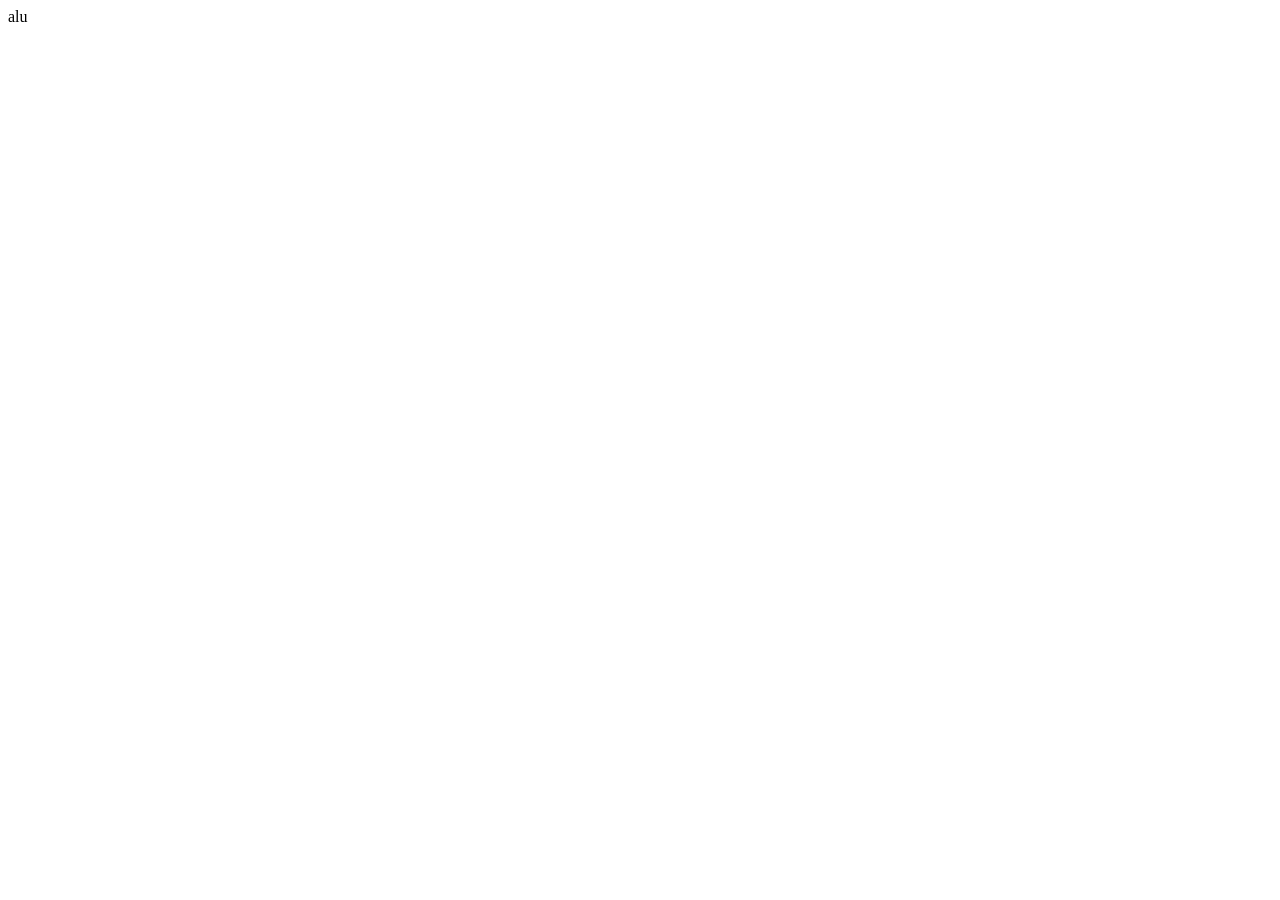
==== index.html @ 8fe6f2e6 "made changes to the home page" ====
<!DOCTYPE html>
<html lang="en">
<head>
    <meta charset="UTF-8">
    <meta name="viewport" content="width=device-width, initial-scale=1.0">
    <title>Document</title>
</head>
<body>
        <header>
            alu
        </header>
</body>
</html>
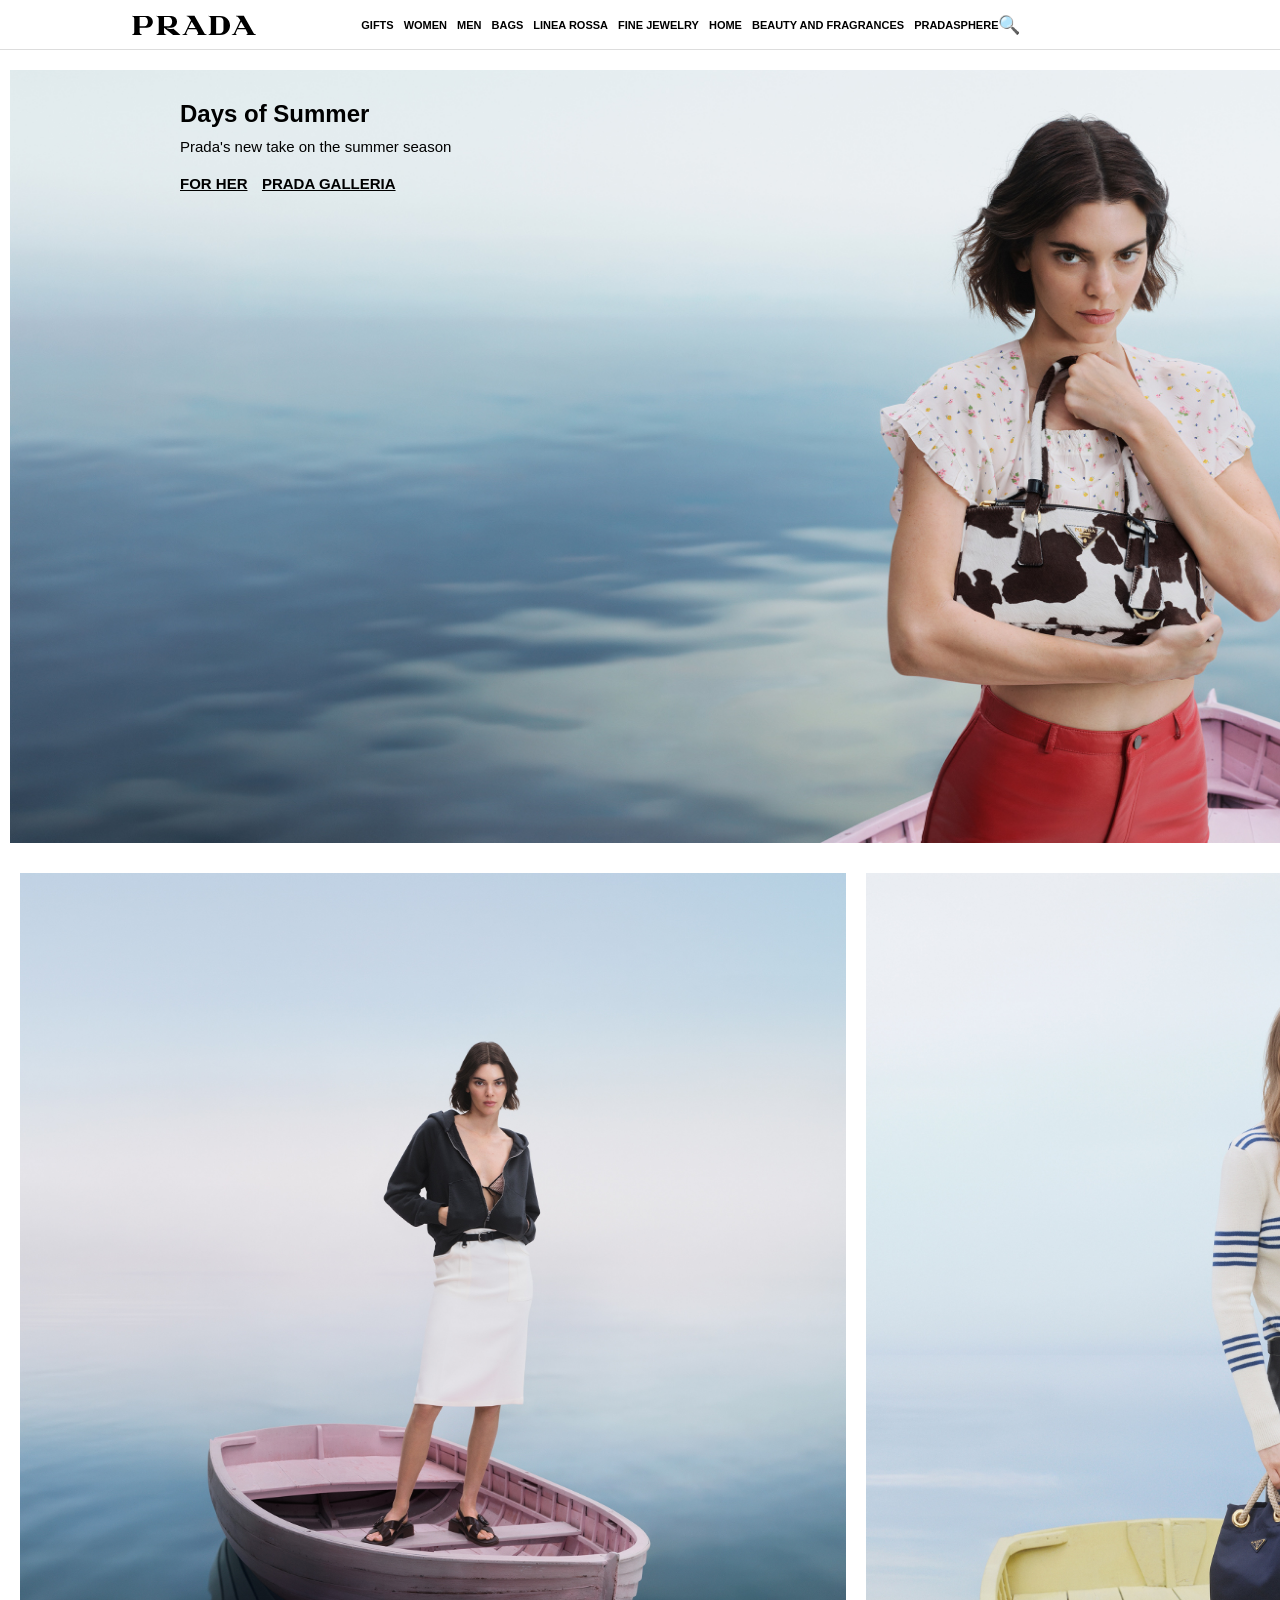
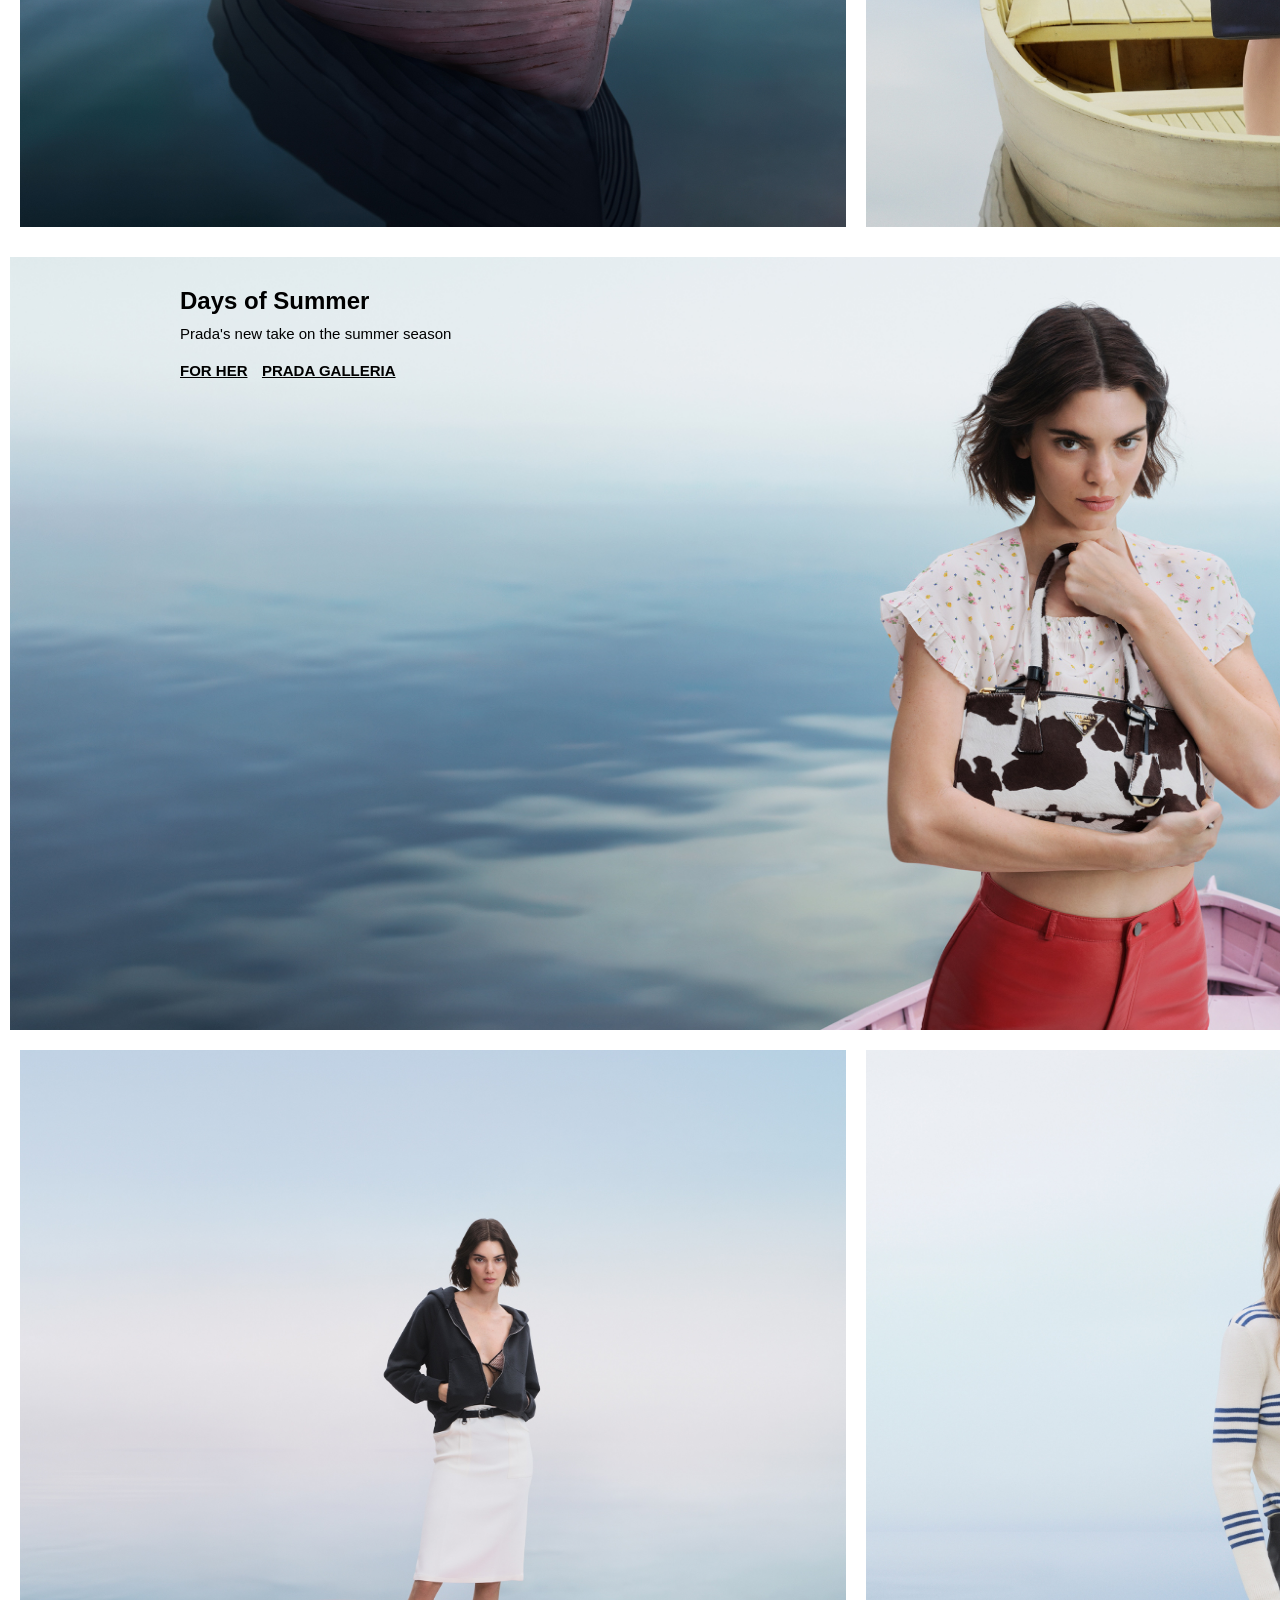
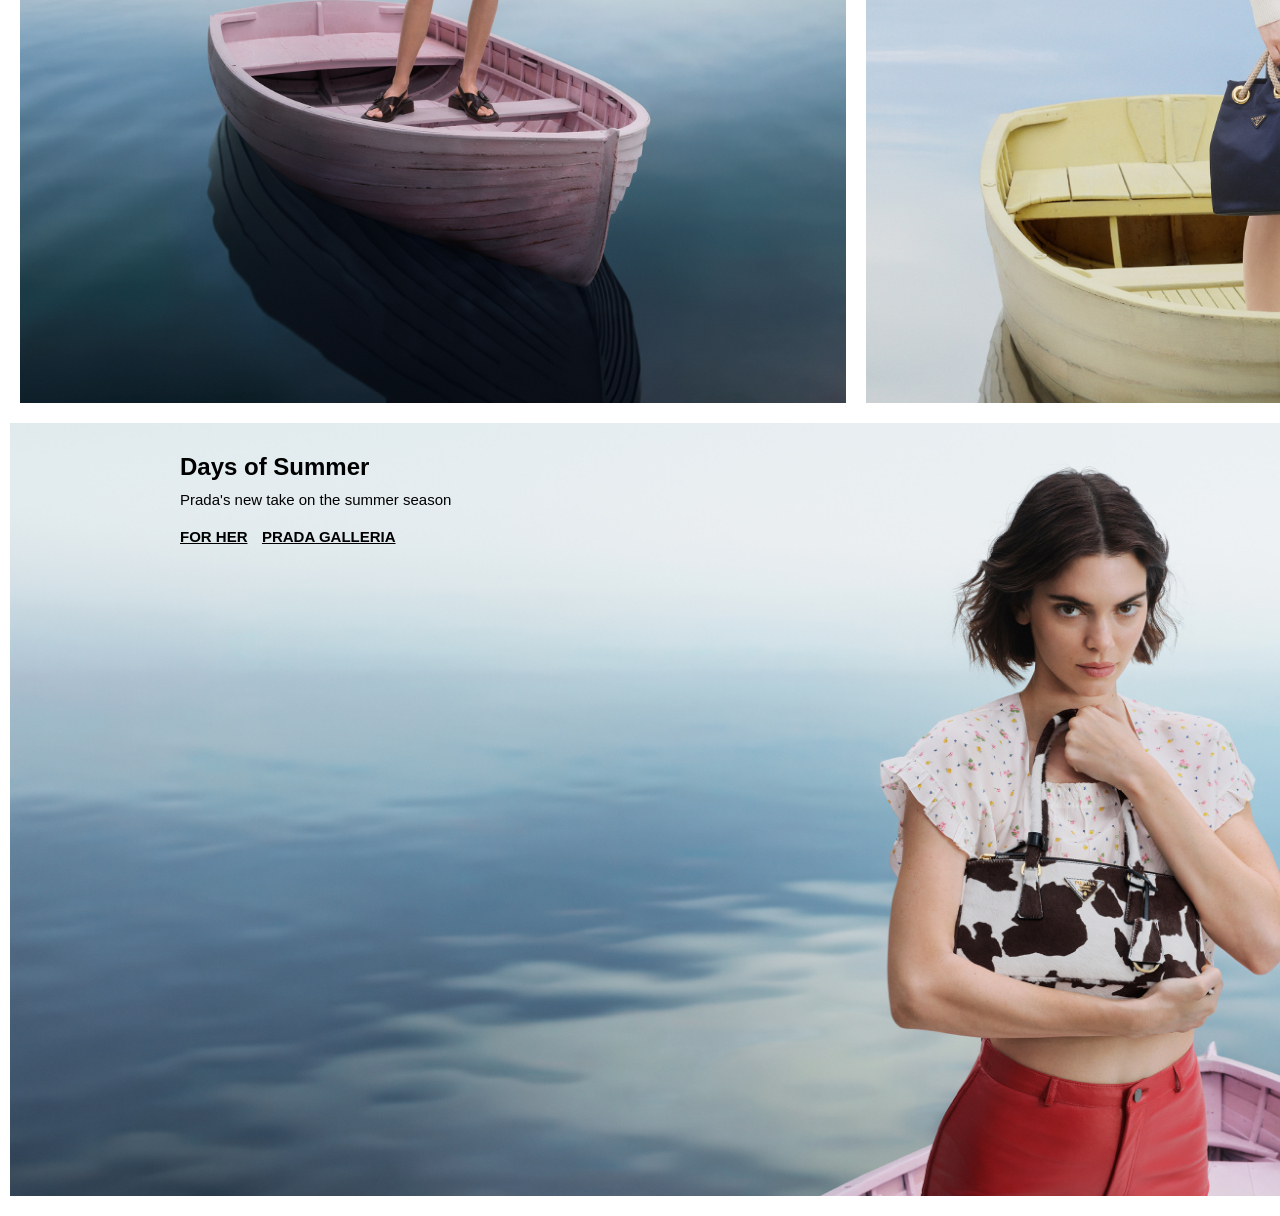
==== commit df8703c0: "changed to index" ====
--- a/index.html
+++ b/index.html
@@ -1,13 +1,82 @@
-<!DOCTYPE html>
 <html lang="en">
 <head>
-    <meta charset="UTF-8">
-    <meta name="viewport" content="width=device-width, initial-scale=1.0">
-    <title>Document</title>
+  <meta charset="UTF-8">
+  <meta name="viewport" content="width=device-width, initial-scale=1">
+  <title>Prada - Days of Summer</title>
+  <link rel="stylesheet" href="style.css">
 </head>
 <body>
-        <header>
-            alu
-        </header>
+  <header class="navbar">
+    <img src="public/images/prada-cropped.svg" alt="Prada">
+    <ul class="nav-links">
+      <li>GIFTS</li>
+      <li>WOMEN</li>
+      <li>MEN</li>
+      <li>BAGS</li>
+      <li>LINEA ROSSA</li>
+      <li>FINE JEWELRY</li>
+      <li>HOME</li>
+      <li>BEAUTY AND FRAGRANCES</li>
+      <li>PRADASPHERE</li>
+    </ul>
+    <div class="search-icon">
+      <span>🔍</span>
+    </div>
+    <button class="mobile-menu-btn">☰</button>
+  </header>
+<div class="all">
+  <div class="hero-one">
+    <img src="public/images/banner_DT.jpg" alt="Days of Summer">
+    <div class="text-one">
+      <h2>Days of Summer</h2>
+      <p>Prada's new take on the summer season</p>
+      <a href="#">FOR HER</a>
+      <a href="#">PRADA GALLERIA</a>
+    </div>    
+  </div>
+
+  <div class="hero-two">
+    <div class="cards">
+      <img src="public/images/Card_1_DT.jpg" alt="">
+    </div>
+    <div class="cards">
+      <img src="public/images/Card_2_DT.jpg" alt="">
+    </div>
+  </div>
+
+  <div class="hero-three">
+    <div class="hero-one">
+    <img src="public/images/banner_DT.jpg" alt="Days of Summer">
+    <div class="text-one">
+      <h2>Days of Summer</h2>
+      <p>Prada's new take on the summer season</p>
+      <a href="#">FOR HER</a>
+      <a href="#">PRADA GALLERIA</a>
+    </div>
+  </div>
+</div>
+
+<div class="hero-four">
+      <div class="cards">
+      <img src="public/images/Card_1_DT.jpg" alt="">
+    </div>
+    <div class="cards">
+      <img src="public/images/Card_2_DT.jpg" alt="">
+    </div>
+</div>
+
+<div class="hero-five">
+    <div class="hero-three">
+    <div class="hero-one">
+    <img src="public/images/banner_DT.jpg" alt="Days of Summer">
+    <div class="text-one">
+      <h2>Days of Summer</h2>
+      <p>Prada's new take on the summer season</p>
+      <a href="#">FOR HER</a>
+      <a href="#">PRADA GALLERIA</a>
+    </div>
+  </div>
+</div>
+
 </body>
 </html>
--- a/style.css
+++ b/style.css
@@ -0,0 +1,149 @@
+* {
+  margin: 0;
+  padding: 0;
+  box-sizing: border-box;
+}
+/* locally downloaded fonts below ,  dont change  */
+@font-face {
+  font-family: 'GT-Super-Text';
+  src: url("/public/fonts/GT-Super-Text-Book.eot");
+  src: url("/public/fonts/GT-Super-Text-Book.eot?#iefix") format("embedded-opentype"), url("/public/fonts/GT-Super-Text-Book.woff") format("woff"), url("/public/fonts/GT-Super-Text-Book.woff2") format("woff2"), url("/public/fonts/GT-Super-Text-Book.ttf") format("truetype");
+  font-weight: normal;
+  font-style: normal; }
+
+@font-face {
+  font-family: 'GT-America';
+  src: url("/public/fonts/GT-America-Standard-Regular.eot");
+  src: url("/public/fonts/GT-America-Standard-Regular.eot?#iefix") format("embedded-opentype"), url("/public/fonts/GT-America-Standard-Regular.woff") format("woff"), url("/public/fonts/GT-America-Standard-Regular.woff2") format("woff2"), url("/public/fonts/GT-America-Standard-Regular.ttf") format("truetype");
+  font-weight: normal;
+  font-style: normal; }
+
+@font-face {
+  font-family: 'GT-America';
+  src: url("/public/fonts/GT-America-Standard-Regular-Italic.eot");
+  src: url("/public/fonts/GT-America-Standard-Regular-Italic.eot?#iefix") format("embedded-opentype"), url("/public/fonts/GT-America-Standard-Regular-Italic.woff") format("woff"), url("/public/fonts/GT-America-Standard-Regular-Italic.woff2") format("woff2"), url("/public/fonts/GT-America-Standard-Regular-Italic.ttf") format("truetype");
+  font-weight: normal;
+  font-style: italic; }
+
+@font-face {
+  font-family: 'GT-America';
+  src: url("/public/fonts/GT-America-Standard-Bold.eot");
+  src: url("/public/fonts/GT-America-Standard-Bold.eot?#iefix") format("embedded-opentype"), url("/public/fonts/GT-America-Standard-Bold.woff") format("woff"), url("/public/fonts/GT-America-Standard-Bold.woff2") format("woff2"), url("/public/fonts/GT-America-Standard-Bold.ttf") format("truetype");
+  font-weight: bold;
+  font-style: normal; }
+
+@font-face {
+  font-family: 'GT-America';
+  src: url("/public/fonts/GT-America-Standard-Bold-Italic.eot");
+  src: url("/public/fonts/GT-America-Standard-Bold-Italic.eot?#iefix") format("embedded-opentype"), url("/public/fonts/GT-America-Standard-Bold-Italic.woff") format("woff"), url("/public/fonts/GT-America-Standard-Bold-Italic.woff2") format("woff2"), url("/public/fonts/GT-America-Standard-Bold-Italic.ttf") format("truetype");
+  font-weight: bold;
+  font-style: italic; }
+
+/* PRADA logo image */
+.navbar img {
+  height: 27px; /* Adjust logo height */
+  margin-right: 100px;
+  margin-left: 86px; /* Space between logo and links */
+}
+body {
+  font-family: "GT-America", "Helvetica", Helvetica, system, Arial, sans-serif;
+  color: #000;
+  background-color: #fff;
+}
+
+.navbar {
+  display: flex;
+  align-items: center;
+  padding: 20px 40px;
+  border-bottom: 1px solid #ddd;
+   height: 50px;
+}
+
+
+.nav-links {
+  display: flex;
+  gap: 10px;
+  list-style: none;
+  font-size: 11px;
+  font-weight: bold;
+  padding: 0;
+  margin: 0;
+  cursor: pointer;
+}
+.all{
+  padding: 10px;
+}
+.hero-one, .hero-three, .hero-five {
+  display: flex;
+  position: relative;
+}
+    
+   .hero-one img, .hero-two img, .hero-three img{
+  /* display: block; */
+  max-width: 1640px;
+  height: auto;
+  margin: 10px auto;
+  flex: 1 1 auto;
+}
+
+    .text-one {
+      position: absolute;
+      top: 40px;
+      left: 170px;
+    }
+    
+    .text-one h2 {
+      font-size: 24px;
+      margin-bottom: 10px;
+    }
+    
+    .text-one p {
+      font-size: 15px;
+      margin-bottom: 20px;
+    }
+    
+    .text-one a {
+      display: inline-block;
+      background: transparent;
+      color: #000;
+      text-decoration:underline;
+      font-size: 15px;
+      font-weight: bold;
+      margin-right: 10px;
+    }
+
+.hero-two, .hero-four{
+  display: flex;
+}
+.cards img{
+  flex: 1;
+  max-width: 846px;
+  padding: 10px;
+}
+.search-icon {
+      margin-right: auto;
+      cursor: pointer;
+      font-size: 18px;
+    }
+
+/* Mobile menu button */
+.mobile-menu-btn {
+  display: none; /* Hidden on larger screens */
+}
+@media screen and (max-width: 480px) {
+  .navbar {
+    padding: 15px;
+    height: 45px;
+  }
+  .mobile-menu-btn {
+  display:block /* Hidden on larger screens */
+}
+  .text-one {
+    top: 20px;
+    left: 20px;
+  }
+  
+  .text-one h2 {
+    font-size: 20px;
+  }
+}
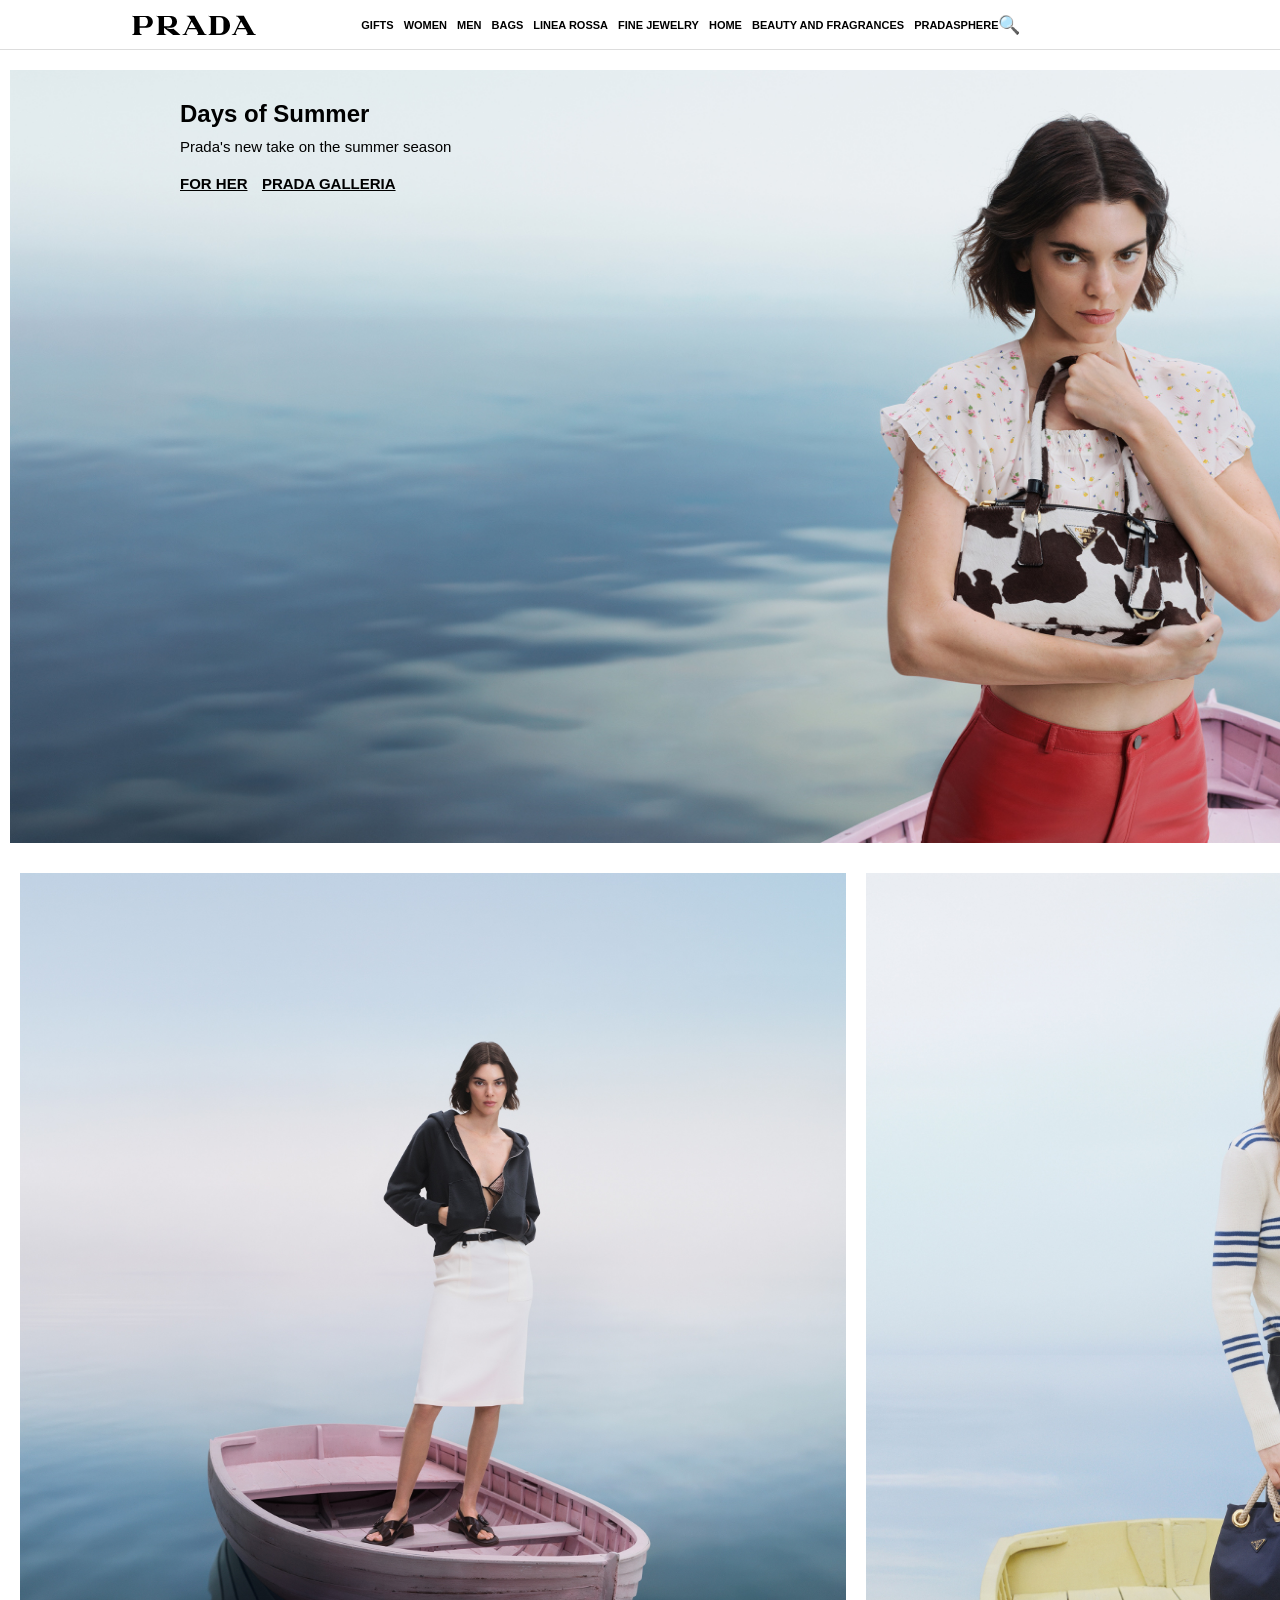
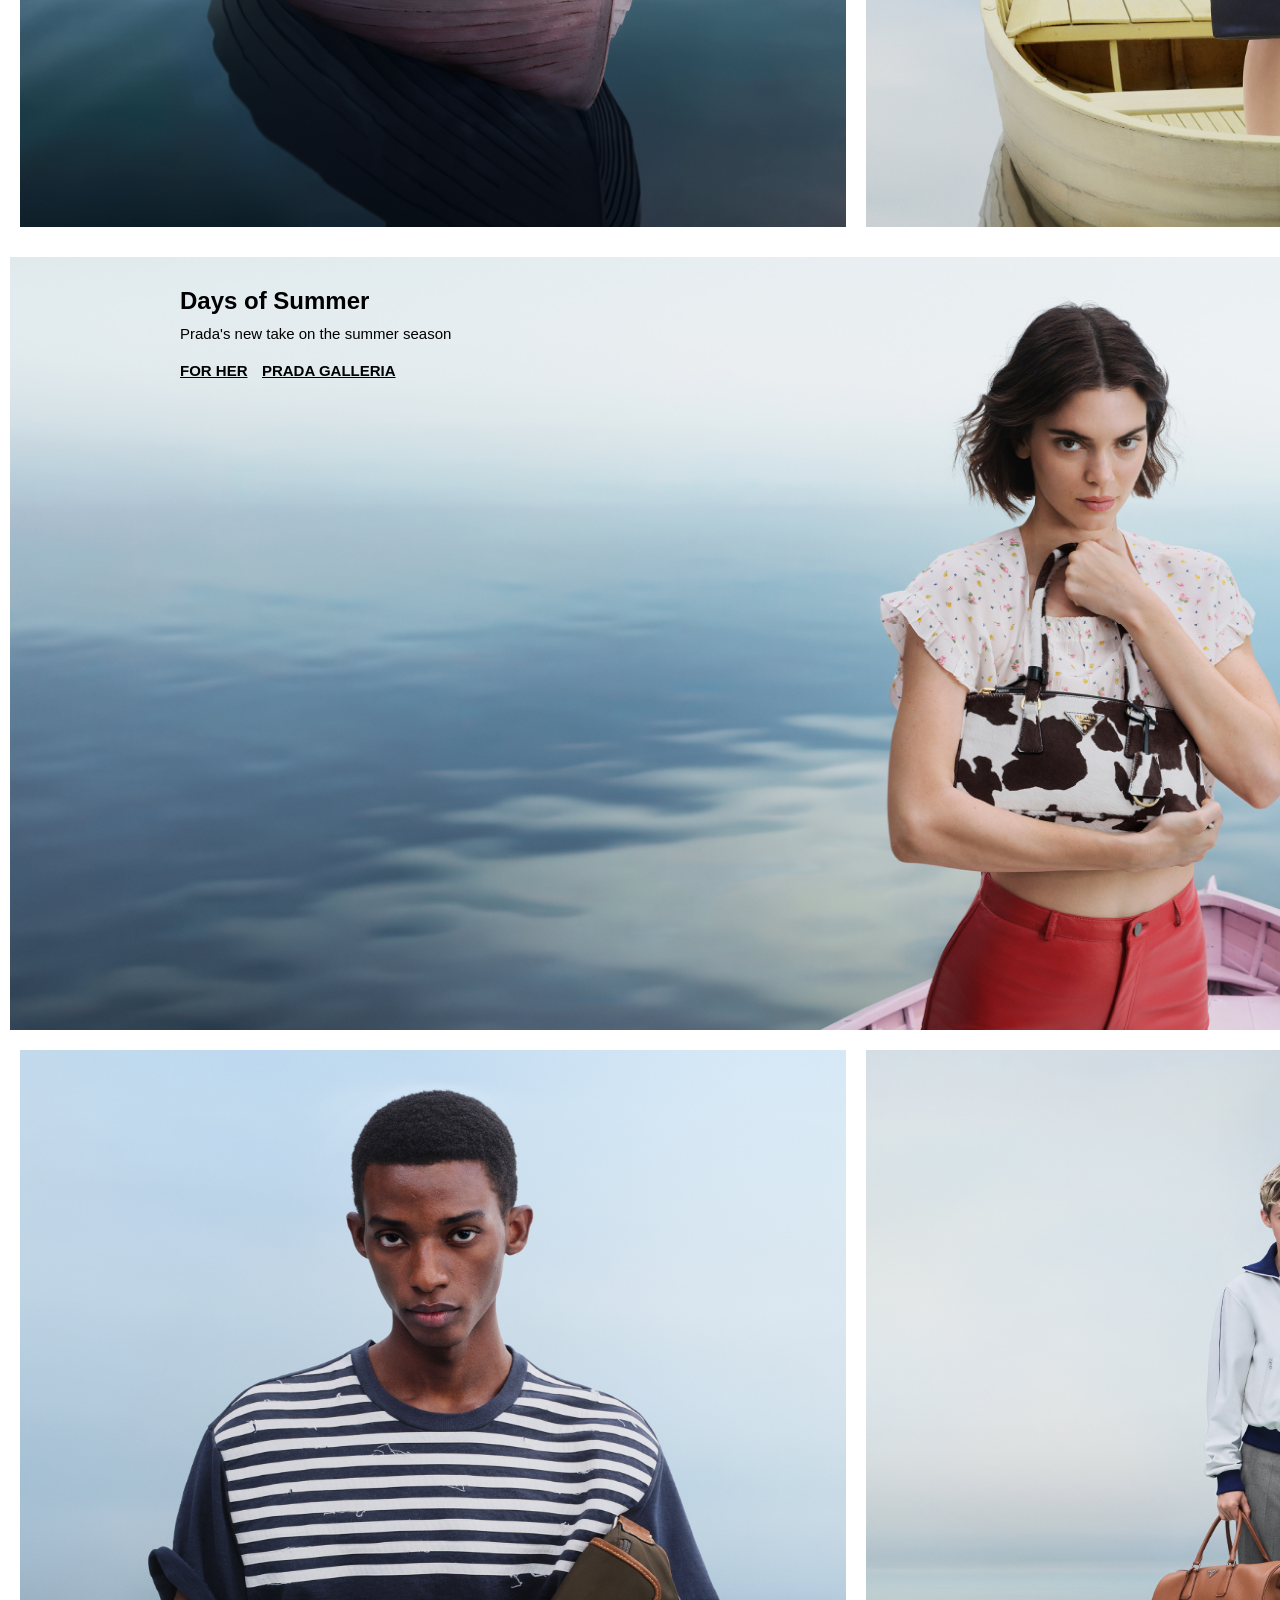
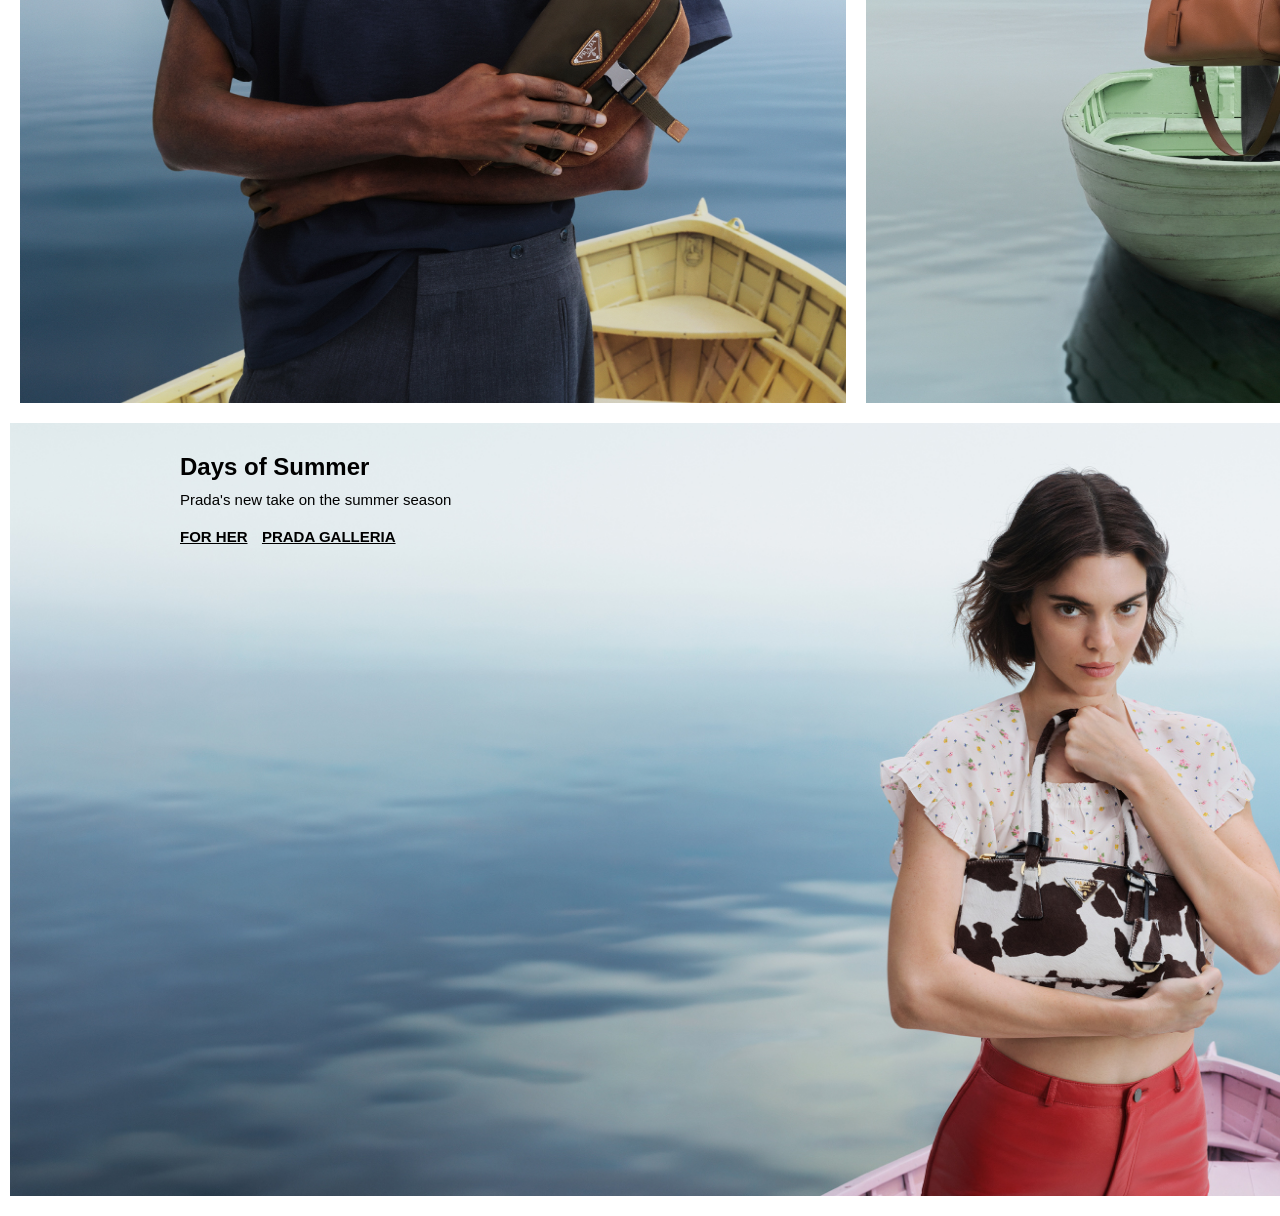
==== commit b1396cfd: "added women images" ====
--- a/index.html
+++ b/index.html
@@ -58,10 +58,10 @@
 
 <div class="hero-four">
       <div class="cards">
-      <img src="public/images/Card_1_DT.jpg" alt="">
+      <img src="public/images/Card_3_DT.jpg" alt="">
     </div>
     <div class="cards">
-      <img src="public/images/Card_2_DT.jpg" alt="">
+      <img src="public/images/Card_4_DT.jpg" alt="">
     </div>
 </div>
 
--- a/style.css
+++ b/style.css
@@ -86,31 +86,28 @@
   flex: 1 1 auto;
 }
 
-    .text-one {
-      position: absolute;
-      top: 40px;
-      left: 170px;
-    }
-    
-    .text-one h2 {
-      font-size: 24px;
-      margin-bottom: 10px;
-    }
-    
-    .text-one p {
-      font-size: 15px;
-      margin-bottom: 20px;
-    }
-    
-    .text-one a {
-      display: inline-block;
-      background: transparent;
-      color: #000;
-      text-decoration:underline;
-      font-size: 15px;
-      font-weight: bold;
-      margin-right: 10px;
-    }
+.text-one {
+    position: absolute;
+    top: 40px;
+    left: 170px;
+}
+.text-one h2 {
+    font-size: 24px;
+    margin-bottom: 10px;
+}
+.text-one p {
+    font-size: 15px;
+    margin-bottom: 20px;
+}
+.text-one a {
+    display: inline-block;
+    background: transparent;
+    color: #000;
+    text-decoration:underline;
+    font-size: 15px;
+    font-weight: bold;
+    margin-right: 10px;
+}
 
 .hero-two, .hero-four{
   display: flex;
